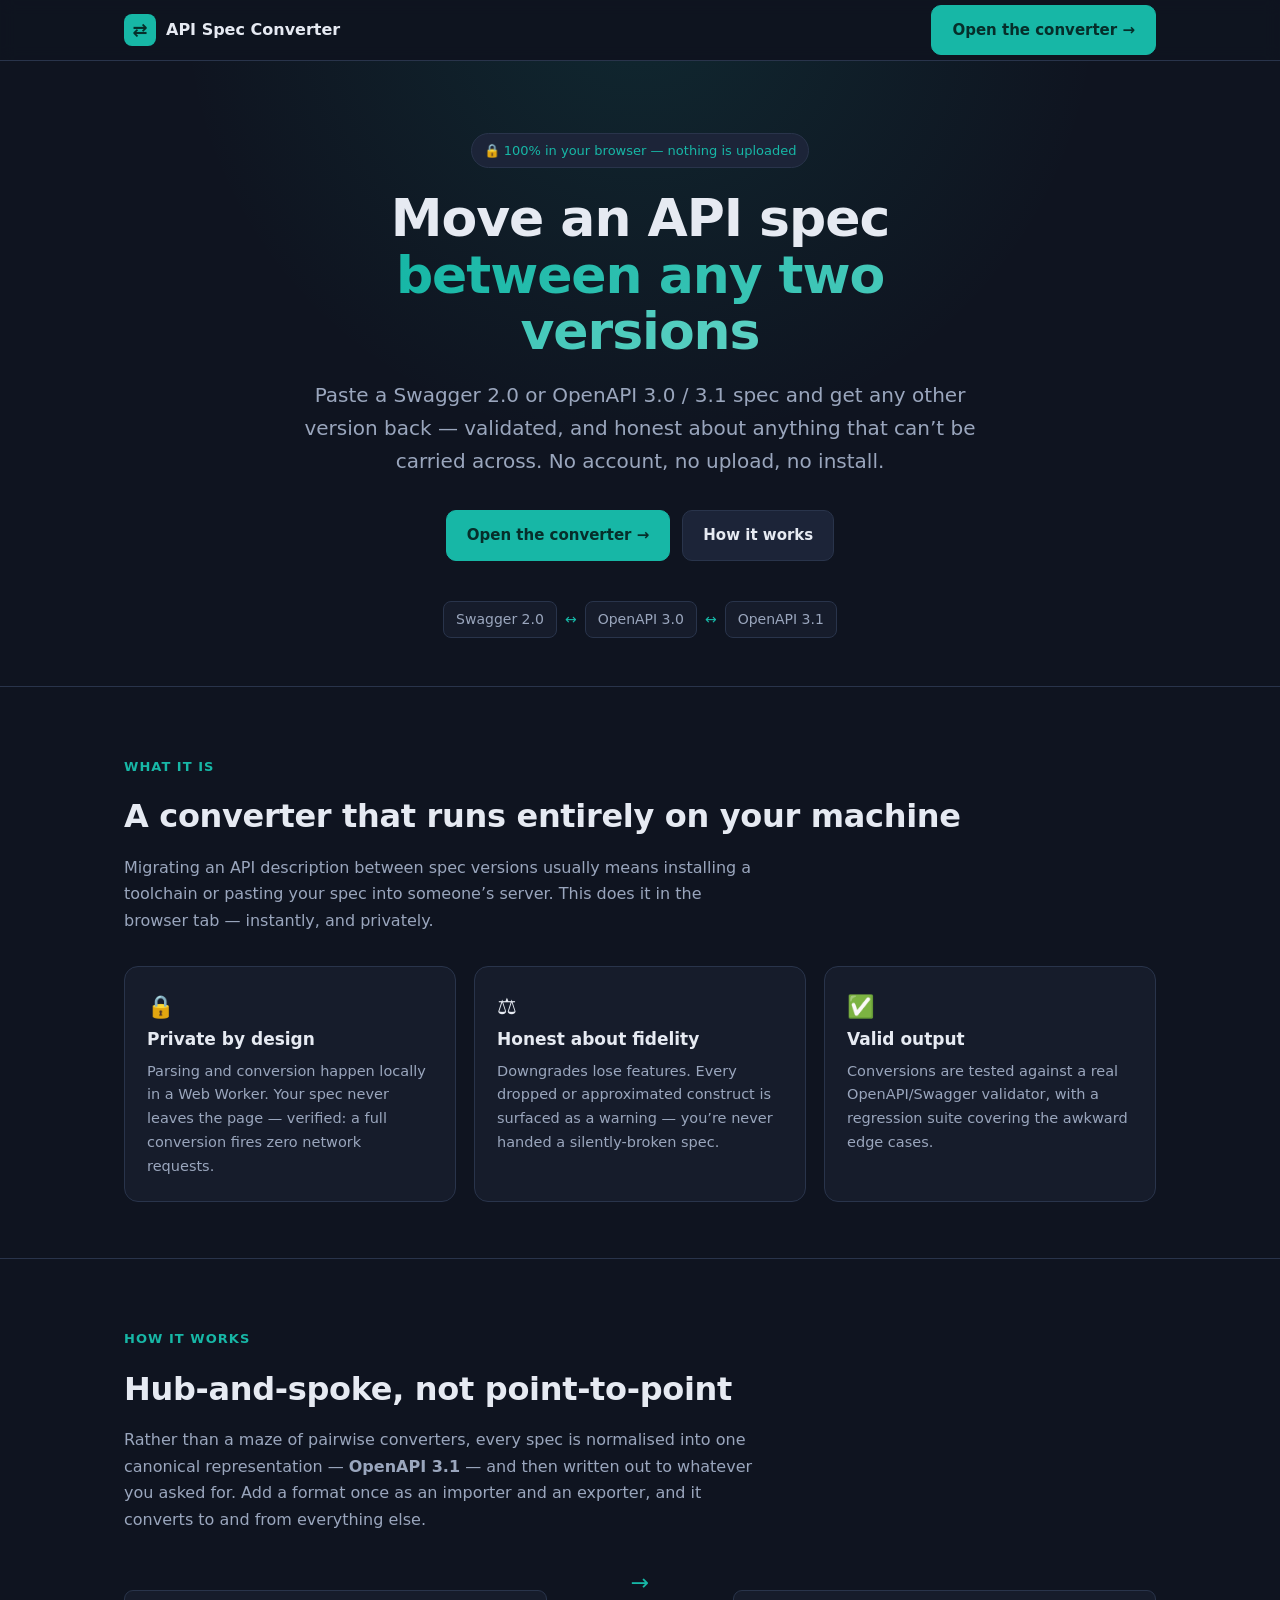
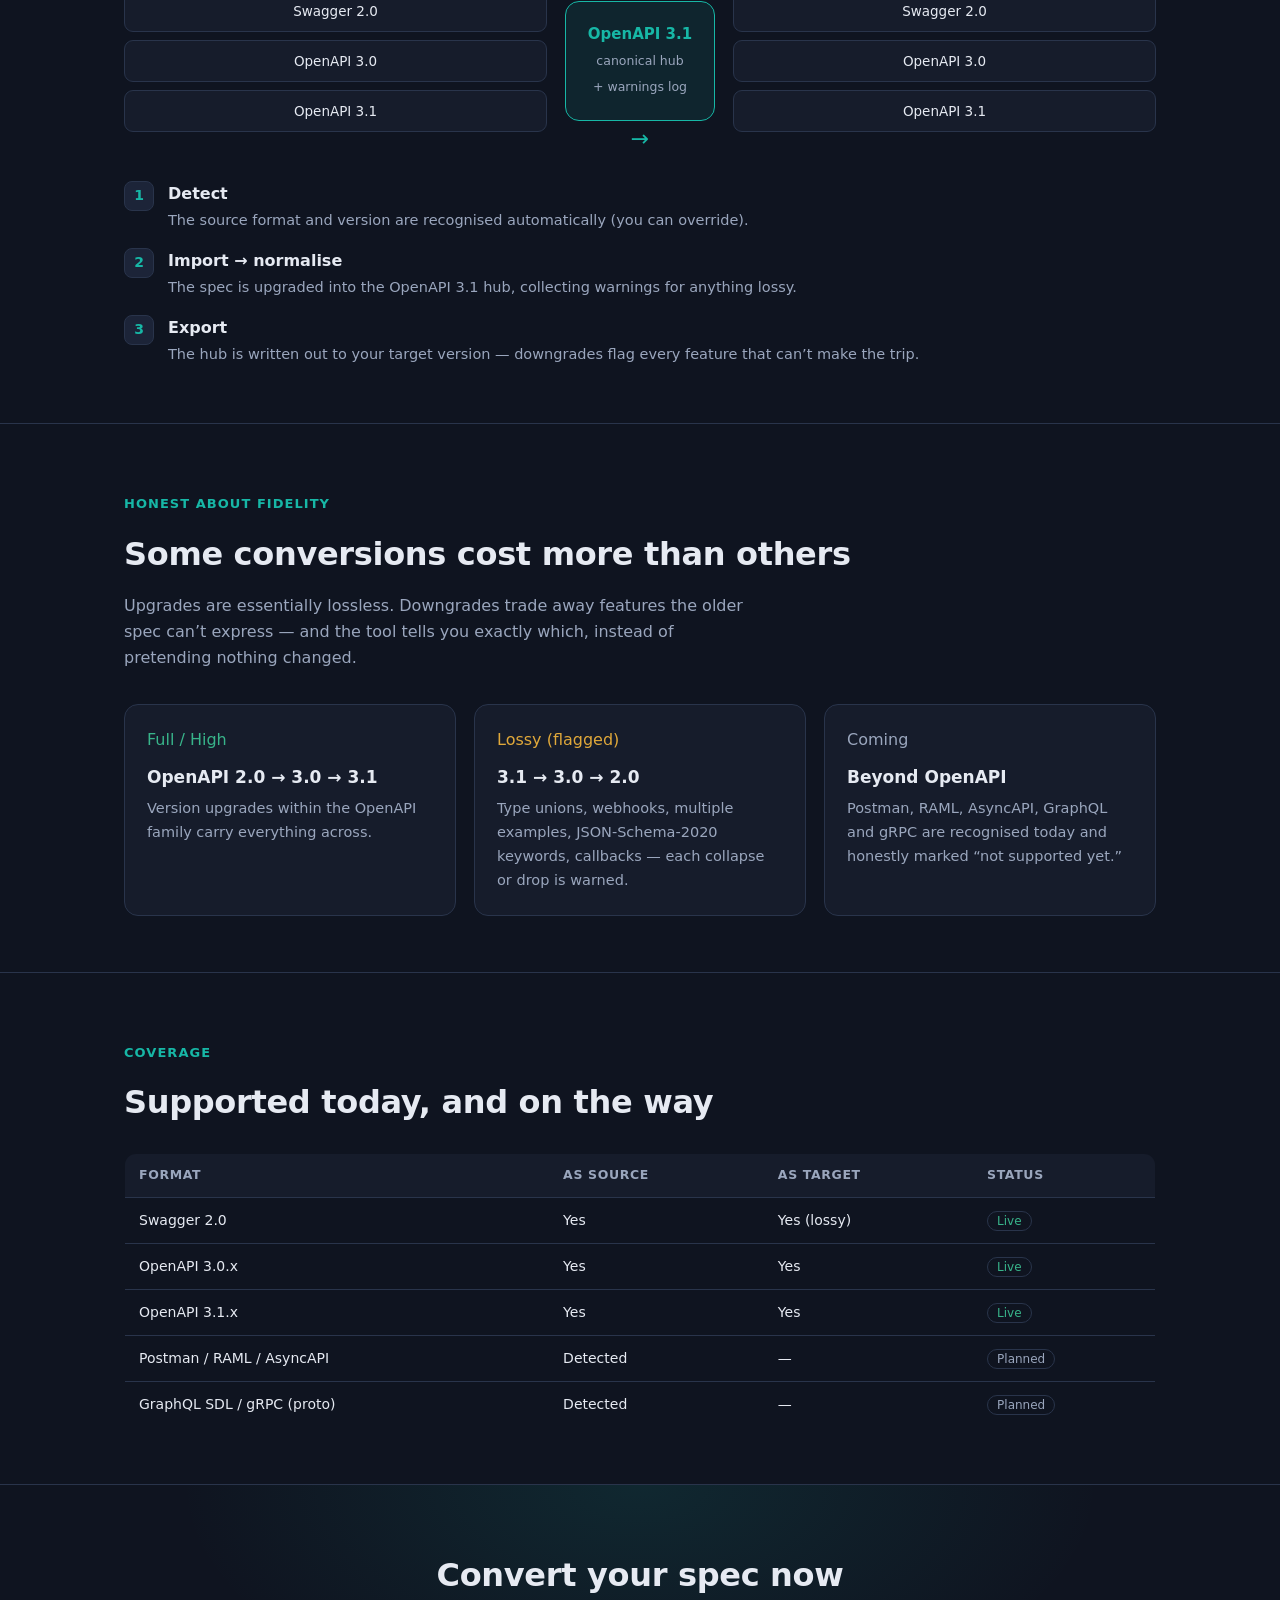
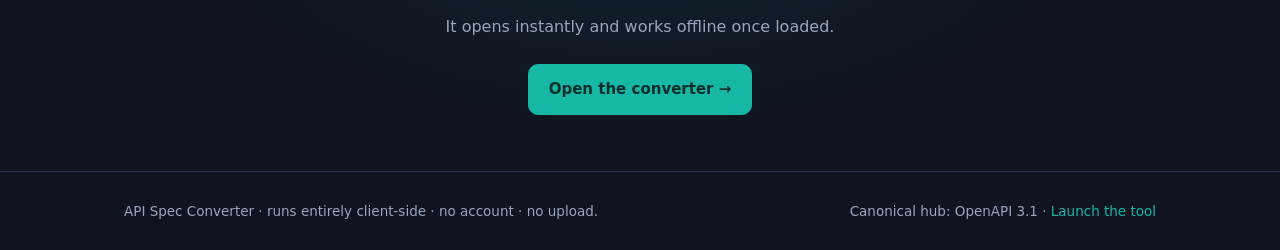
==== index.html @ 48d463f1 "site: docs at root + converter app at /app" ====
<!doctype html>
<html lang="en">
<head>
<meta charset="utf-8" />
<meta name="viewport" content="width=device-width, initial-scale=1" />
<title>API Spec Converter — convert any OpenAPI/Swagger version to any other, in your browser</title>
<meta name="description" content="A free, 100%-client-side converter between Swagger 2.0 and OpenAPI 3.0 / 3.1. Nothing is uploaded; every lossy conversion is flagged honestly." />
<meta property="og:title" content="API Spec Converter" />
<meta property="og:description" content="Convert Swagger 2.0 ↔ OpenAPI 3.0 ↔ 3.1 entirely in your browser. Private, honest about fidelity, no account." />
<meta property="og:type" content="website" />
<style>
  :root{
    --bg:#0f1420; --panel:#161c2b; --panel2:#1c2438; --ink:#e6eaf2; --muted:#9aa6bd;
    --line:#29344b; --accent:#17b7a6; --accent-ink:#062e2a; --lossy:#e0a83a; --error:#e5615e;
    --full:#38b48a; --maxw:1080px;
  }
  *{box-sizing:border-box}
  html{scroll-behavior:smooth}
  body{margin:0;background:var(--bg);color:var(--ink);
    font:16px/1.65 system-ui,-apple-system,"Segoe UI",Roboto,Helvetica,Arial,sans-serif;
    -webkit-font-smoothing:antialiased}
  a{color:var(--accent);text-decoration:none}
  a:hover{text-decoration:underline}
  .wrap{max-width:var(--maxw);margin:0 auto;padding:0 24px}
  .btn{display:inline-flex;align-items:center;gap:8px;border-radius:10px;padding:12px 20px;
    font-weight:600;font-size:15px;border:1px solid var(--line);cursor:pointer;transition:.15s}
  .btn.primary{background:var(--accent);color:var(--accent-ink);border-color:var(--accent)}
  .btn.primary:hover{filter:brightness(1.08);text-decoration:none}
  .btn.ghost{background:var(--panel2);color:var(--ink)}
  .btn.ghost:hover{border-color:var(--accent);text-decoration:none}

  /* nav */
  nav{position:sticky;top:0;z-index:10;background:rgba(15,20,32,.85);backdrop-filter:blur(8px);
    border-bottom:1px solid var(--line)}
  nav .wrap{display:flex;align-items:center;justify-content:space-between;height:60px}
  .brand{display:flex;align-items:center;gap:10px;font-weight:700}
  .brand .mark{width:32px;height:32px;display:grid;place-items:center;background:var(--accent);
    color:var(--accent-ink);border-radius:8px;font-size:18px}

  /* hero */
  header.hero{padding:72px 0 48px;text-align:center;
    background:radial-gradient(60% 120% at 50% -10%,rgba(23,183,166,.12),transparent 60%)}
  .chip{display:inline-flex;align-items:center;gap:7px;font-size:13px;color:var(--accent);
    border:1px solid var(--line);background:var(--panel2);padding:6px 12px;border-radius:999px}
  h1{font-size:clamp(30px,5vw,52px);line-height:1.08;letter-spacing:-.02em;margin:22px 0 0;
    max-width:16ch;margin-left:auto;margin-right:auto}
  h1 .grad{background:linear-gradient(90deg,var(--accent),#5ad0c2);-webkit-background-clip:text;
    background-clip:text;color:transparent}
  .sub{color:var(--muted);font-size:clamp(16px,2.4vw,20px);max-width:56ch;margin:20px auto 0}
  .cta{display:flex;gap:12px;justify-content:center;flex-wrap:wrap;margin-top:32px}
  .versions{display:flex;gap:8px;justify-content:center;flex-wrap:wrap;margin-top:40px;color:var(--muted);font-size:14px}
  .pill{border:1px solid var(--line);border-radius:8px;padding:6px 12px;background:var(--panel)}
  .arrow{align-self:center;color:var(--accent)}

  section{padding:56px 0;border-top:1px solid var(--line)}
  .eyebrow{color:var(--accent);font-weight:600;font-size:13px;letter-spacing:.08em;text-transform:uppercase}
  h2{font-size:clamp(24px,3.4vw,32px);letter-spacing:-.01em;margin:8px 0 0}
  .lead{color:var(--muted);max-width:62ch;margin-top:12px}

  .grid{display:grid;gap:18px;margin-top:32px}
  .g3{grid-template-columns:repeat(3,1fr)}
  .g2{grid-template-columns:repeat(2,1fr)}
  .card{background:var(--panel);border:1px solid var(--line);border-radius:14px;padding:22px}
  .card h3{margin:0 0 6px;font-size:17px}
  .card p{margin:0;color:var(--muted);font-size:14.5px}
  .card .ic{font-size:22px}

  /* hub diagram */
  .hub{display:grid;grid-template-columns:1fr auto 1fr;gap:18px;align-items:center;margin-top:32px}
  .col{display:flex;flex-direction:column;gap:8px}
  .node{border:1px solid var(--line);background:var(--panel);border-radius:9px;padding:9px 12px;
    font-size:13.5px;text-align:center}
  .hubcore{border:1px solid var(--accent);background:rgba(23,183,166,.1);color:var(--ink);
    border-radius:14px;padding:20px 16px;text-align:center;min-width:150px}
  .hubcore b{color:var(--accent);display:block;font-size:15px}
  .hubcore span{color:var(--muted);font-size:12.5px}

  table{width:100%;border-collapse:collapse;margin-top:24px;font-size:14px;overflow:hidden;
    border:1px solid var(--line);border-radius:12px}
  th,td{padding:11px 14px;text-align:left;border-bottom:1px solid var(--line)}
  th{background:var(--panel);color:var(--muted);font-weight:600;font-size:12.5px;
    text-transform:uppercase;letter-spacing:.05em}
  td .tag{font-size:12px;padding:2px 9px;border-radius:999px;border:1px solid var(--line)}
  .t-full{color:var(--full);border-color:var(--full)} .t-lossy{color:var(--lossy);border-color:var(--lossy)}
  .t-soon{color:var(--muted)}
  .scroll{overflow-x:auto}

  .steps{counter-reset:s;margin-top:24px;display:grid;gap:14px}
  .step{display:flex;gap:14px;align-items:flex-start}
  .step .n{counter-increment:s;flex:none;width:30px;height:30px;border-radius:8px;background:var(--panel2);
    border:1px solid var(--line);display:grid;place-items:center;color:var(--accent);font-weight:700;font-size:14px}
  .step .n::before{content:counter(s)}
  .step b{display:block} .step span{color:var(--muted);font-size:14.5px}

  .final{text-align:center;background:radial-gradient(60% 140% at 50% 0%,rgba(23,183,166,.12),transparent 60%)}
  footer{border-top:1px solid var(--line);padding:28px 0;color:var(--muted);font-size:13.5px}
  footer .wrap{display:flex;justify-content:space-between;gap:16px;flex-wrap:wrap}

  @media(max-width:760px){
    .g3,.g2{grid-template-columns:1fr}
    .hub{grid-template-columns:1fr;gap:12px}
    .arrow{transform:rotate(90deg)}
  }
</style>
</head>
<body>
<nav><div class="wrap">
  <span class="brand"><span class="mark">⇄</span> API Spec Converter</span>
  <a class="btn primary" href="./app/">Open the converter →</a>
</div></nav>

<header class="hero"><div class="wrap">
  <span class="chip">🔒 100% in your browser — nothing is uploaded</span>
  <h1>Move an API spec <span class="grad">between any two versions</span></h1>
  <p class="sub">Paste a Swagger 2.0 or OpenAPI 3.0 / 3.1 spec and get any other version back — validated, and honest about anything that can’t be carried across. No account, no upload, no install.</p>
  <div class="cta">
    <a class="btn primary" href="./app/">Open the converter →</a>
    <a class="btn ghost" href="#how">How it works</a>
  </div>
  <div class="versions">
    <span class="pill">Swagger 2.0</span><span class="arrow">↔</span>
    <span class="pill">OpenAPI 3.0</span><span class="arrow">↔</span>
    <span class="pill">OpenAPI 3.1</span>
  </div>
</div></header>

<section id="what"><div class="wrap">
  <p class="eyebrow">What it is</p>
  <h2>A converter that runs entirely on your machine</h2>
  <p class="lead">Migrating an API description between spec versions usually means installing a toolchain or pasting your spec into someone’s server. This does it in the browser tab — instantly, and privately.</p>
  <div class="grid g3">
    <div class="card"><div class="ic">🔒</div><h3>Private by design</h3><p>Parsing and conversion happen locally in a Web Worker. Your spec never leaves the page — verified: a full conversion fires zero network requests.</p></div>
    <div class="card"><div class="ic">⚖️</div><h3>Honest about fidelity</h3><p>Downgrades lose features. Every dropped or approximated construct is surfaced as a warning — you’re never handed a silently-broken spec.</p></div>
    <div class="card"><div class="ic">✅</div><h3>Valid output</h3><p>Conversions are tested against a real OpenAPI/Swagger validator, with a regression suite covering the awkward edge cases.</p></div>
  </div>
</div></section>

<section id="how"><div class="wrap">
  <p class="eyebrow">How it works</p>
  <h2>Hub-and-spoke, not point-to-point</h2>
  <p class="lead">Rather than a maze of pairwise converters, every spec is normalised into one canonical representation — <b>OpenAPI 3.1</b> — and then written out to whatever you asked for. Add a format once as an importer and an exporter, and it converts to and from everything else.</p>
  <div class="hub">
    <div class="col">
      <div class="node">Swagger 2.0</div>
      <div class="node">OpenAPI 3.0</div>
      <div class="node">OpenAPI 3.1</div>
    </div>
    <div style="text-align:center">
      <div class="arrow" style="font-size:22px">→</div>
      <div class="hubcore"><b>OpenAPI 3.1</b><span>canonical hub<br/>+ warnings log</span></div>
      <div class="arrow" style="font-size:22px">→</div>
    </div>
    <div class="col">
      <div class="node">Swagger 2.0</div>
      <div class="node">OpenAPI 3.0</div>
      <div class="node">OpenAPI 3.1</div>
    </div>
  </div>
  <div class="steps">
    <div class="step"><div class="n"></div><div><b>Detect</b><span>The source format and version are recognised automatically (you can override).</span></div></div>
    <div class="step"><div class="n"></div><div><b>Import → normalise</b><span>The spec is upgraded into the OpenAPI 3.1 hub, collecting warnings for anything lossy.</span></div></div>
    <div class="step"><div class="n"></div><div><b>Export</b><span>The hub is written out to your target version — downgrades flag every feature that can’t make the trip.</span></div></div>
  </div>
</div></section>

<section id="fidelity"><div class="wrap">
  <p class="eyebrow">Honest about fidelity</p>
  <h2>Some conversions cost more than others</h2>
  <p class="lead">Upgrades are essentially lossless. Downgrades trade away features the older spec can’t express — and the tool tells you exactly which, instead of pretending nothing changed.</p>
  <div class="grid g3">
    <div class="card"><span class="tag t-full">Full / High</span><h3 style="margin-top:10px">OpenAPI 2.0 → 3.0 → 3.1</h3><p>Version upgrades within the OpenAPI family carry everything across.</p></div>
    <div class="card"><span class="tag t-lossy">Lossy (flagged)</span><h3 style="margin-top:10px">3.1 → 3.0 → 2.0</h3><p>Type unions, webhooks, multiple examples, JSON-Schema-2020 keywords, callbacks — each collapse or drop is warned.</p></div>
    <div class="card"><span class="tag t-soon">Coming</span><h3 style="margin-top:10px">Beyond OpenAPI</h3><p>Postman, RAML, AsyncAPI, GraphQL and gRPC are recognised today and honestly marked “not supported yet.”</p></div>
  </div>
</div></section>

<section id="formats"><div class="wrap">
  <p class="eyebrow">Coverage</p>
  <h2>Supported today, and on the way</h2>
  <div class="scroll"><table>
    <thead><tr><th>Format</th><th>As source</th><th>As target</th><th>Status</th></tr></thead>
    <tbody>
      <tr><td>Swagger 2.0</td><td>Yes</td><td>Yes (lossy)</td><td><span class="tag t-full">Live</span></td></tr>
      <tr><td>OpenAPI 3.0.x</td><td>Yes</td><td>Yes</td><td><span class="tag t-full">Live</span></td></tr>
      <tr><td>OpenAPI 3.1.x</td><td>Yes</td><td>Yes</td><td><span class="tag t-full">Live</span></td></tr>
      <tr><td>Postman / RAML / AsyncAPI</td><td>Detected</td><td>—</td><td><span class="tag t-soon">Planned</span></td></tr>
      <tr><td>GraphQL SDL / gRPC (proto)</td><td>Detected</td><td>—</td><td><span class="tag t-soon">Planned</span></td></tr>
    </tbody>
  </table></div>
</div></section>

<section class="final"><div class="wrap">
  <h2>Convert your spec now</h2>
  <p class="lead" style="margin:12px auto 0">It opens instantly and works offline once loaded.</p>
  <div class="cta" style="margin-top:24px"><a class="btn primary" href="./app/">Open the converter →</a></div>
</div></section>

<footer><div class="wrap">
  <span>API Spec Converter · runs entirely client-side · no account · no upload.</span>
  <span>Canonical hub: OpenAPI 3.1 · <a href="./app/">Launch the tool</a></span>
</div></footer>
</body>
</html>
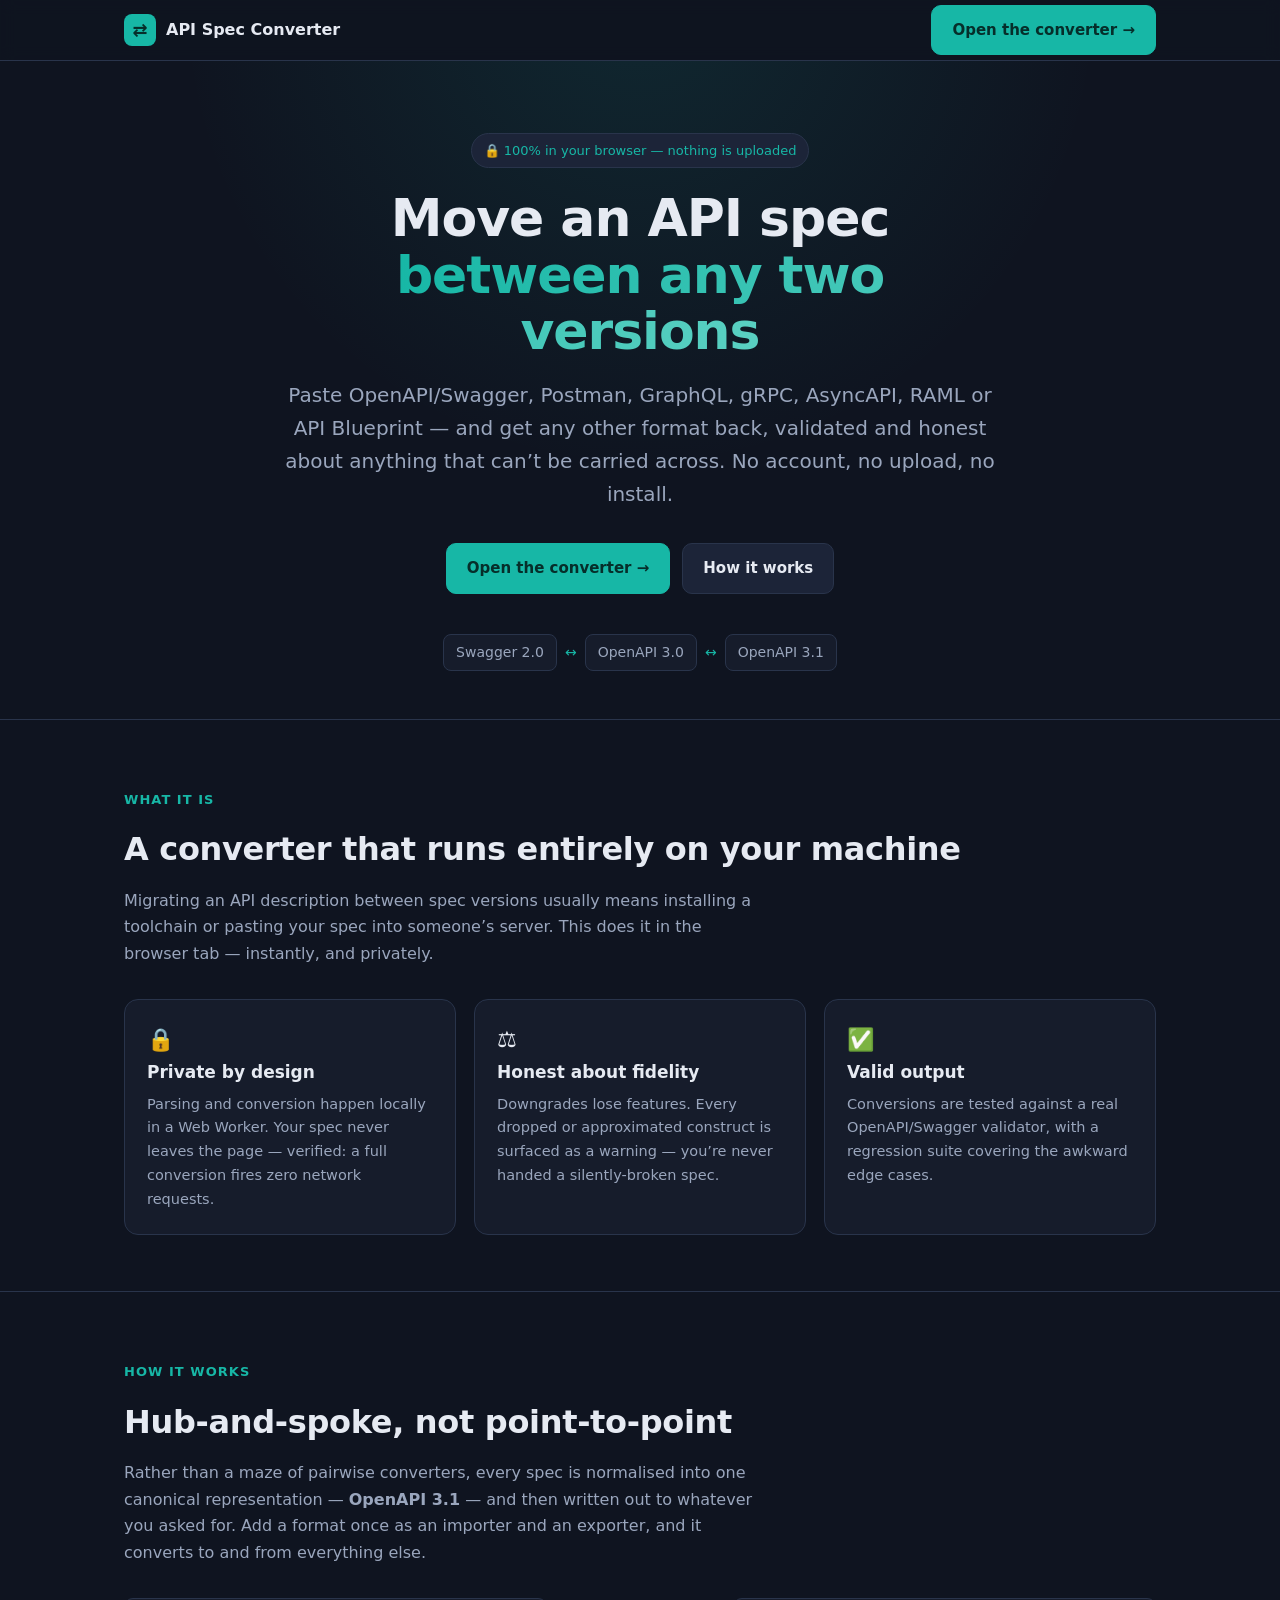
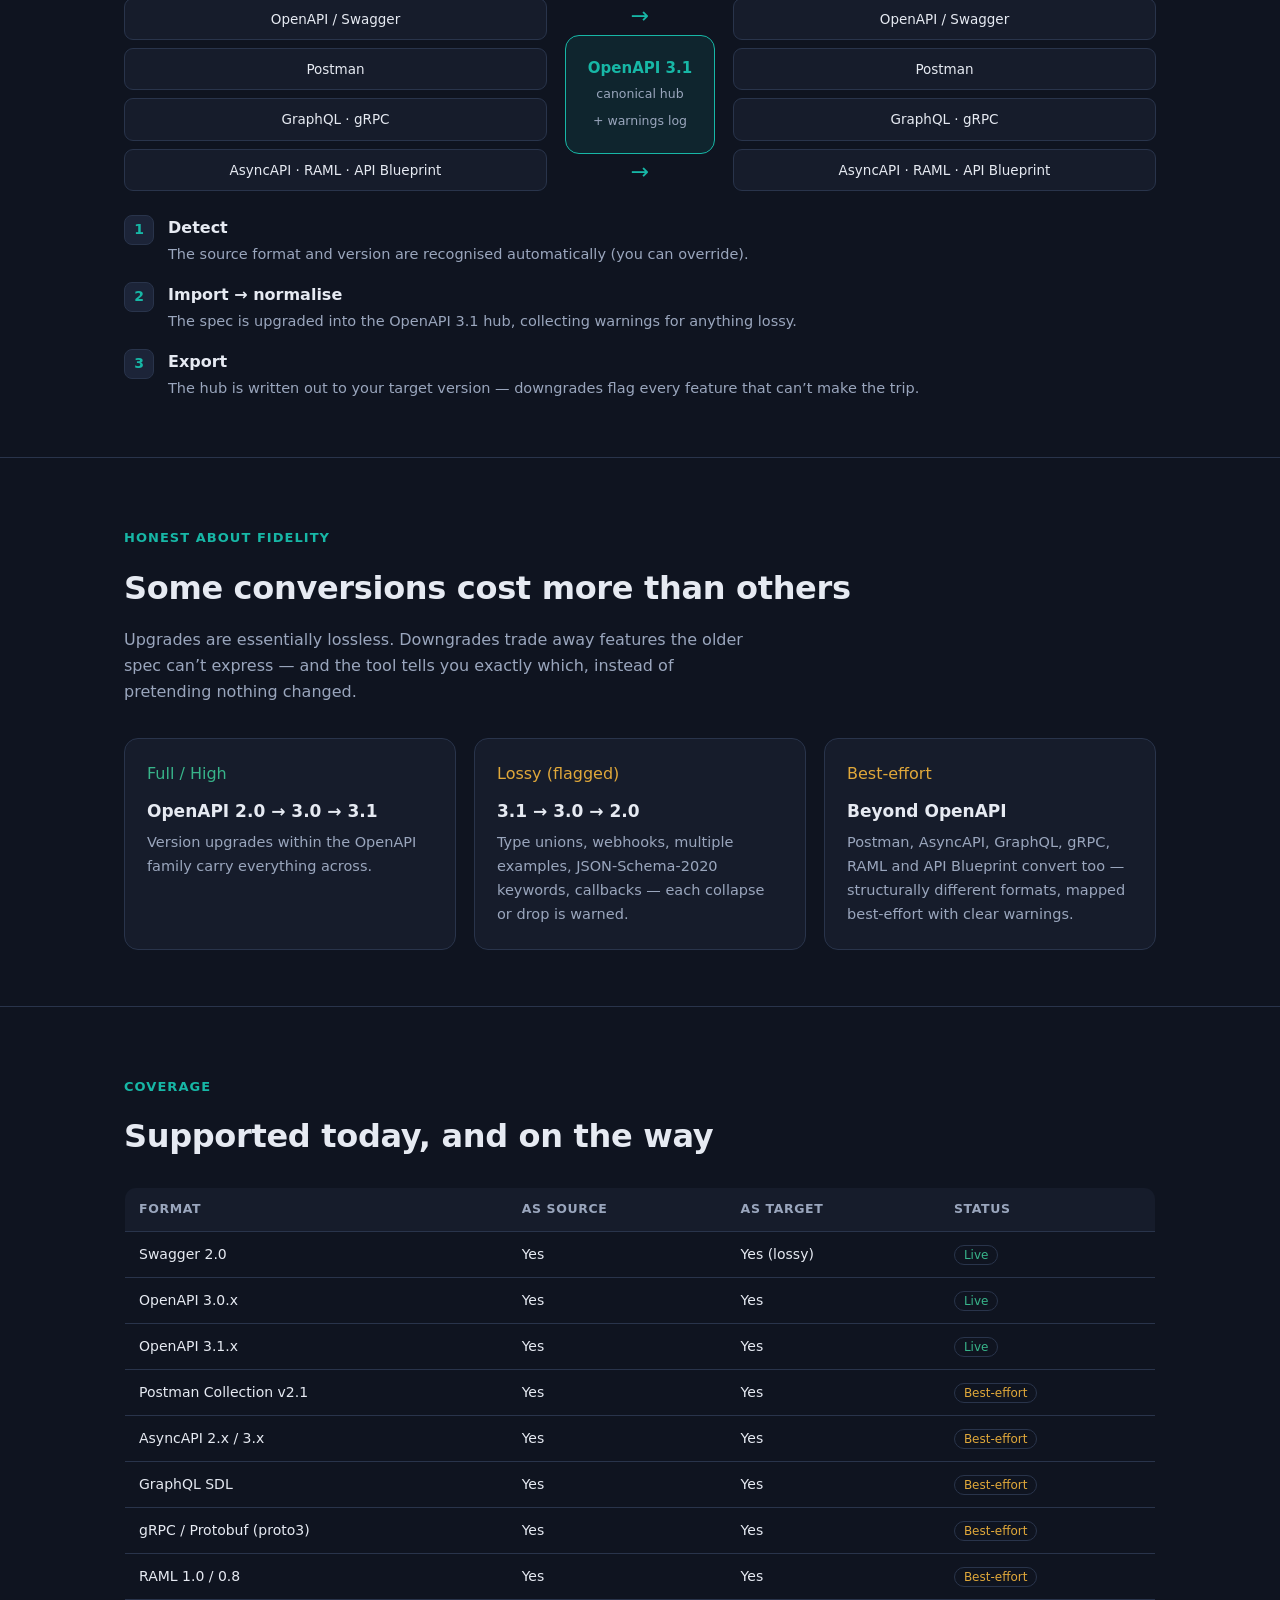
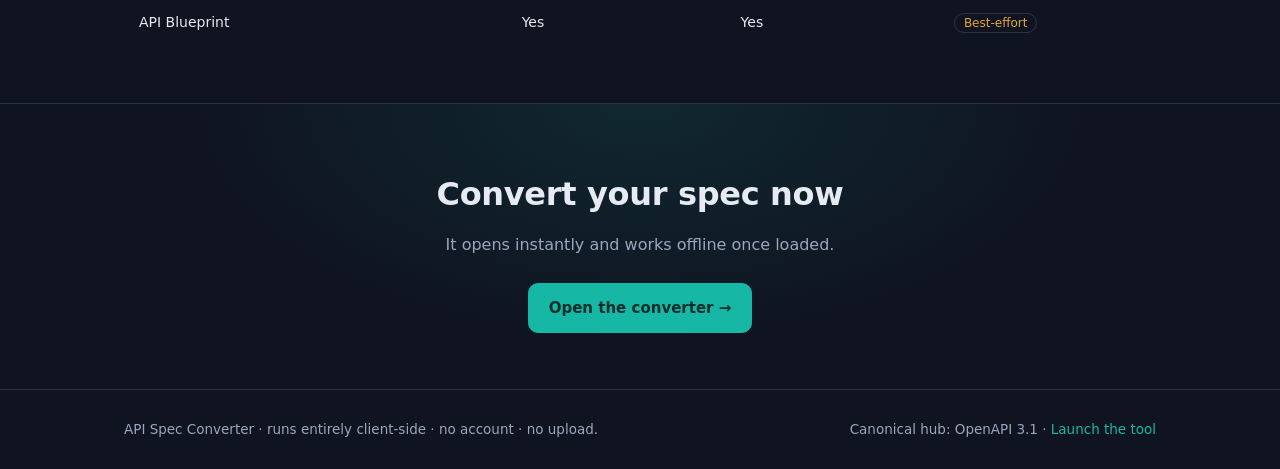
==== commit 55bd4322: "docs: 9bac7b063e05eef8d5382c6f11e7556e74506580 9bac7b063e05eef8d5382c6f11e7556e74506580" ====
--- a/index.html
+++ b/index.html
@@ -112,7 +112,7 @@
 <header class="hero"><div class="wrap">
   <span class="chip">🔒 100% in your browser — nothing is uploaded</span>
   <h1>Move an API spec <span class="grad">between any two versions</span></h1>
-  <p class="sub">Paste a Swagger 2.0 or OpenAPI 3.0 / 3.1 spec and get any other version back — validated, and honest about anything that can’t be carried across. No account, no upload, no install.</p>
+  <p class="sub">Paste OpenAPI/Swagger, Postman, GraphQL, gRPC, AsyncAPI, RAML or API Blueprint — and get any other format back, validated and honest about anything that can’t be carried across. No account, no upload, no install.</p>
   <div class="cta">
     <a class="btn primary" href="./app/">Open the converter →</a>
     <a class="btn ghost" href="#how">How it works</a>
@@ -141,9 +141,10 @@
   <p class="lead">Rather than a maze of pairwise converters, every spec is normalised into one canonical representation — <b>OpenAPI 3.1</b> — and then written out to whatever you asked for. Add a format once as an importer and an exporter, and it converts to and from everything else.</p>
   <div class="hub">
     <div class="col">
-      <div class="node">Swagger 2.0</div>
-      <div class="node">OpenAPI 3.0</div>
-      <div class="node">OpenAPI 3.1</div>
+      <div class="node">OpenAPI / Swagger</div>
+      <div class="node">Postman</div>
+      <div class="node">GraphQL · gRPC</div>
+      <div class="node">AsyncAPI · RAML · API Blueprint</div>
     </div>
     <div style="text-align:center">
       <div class="arrow" style="font-size:22px">→</div>
@@ -151,9 +152,10 @@
       <div class="arrow" style="font-size:22px">→</div>
     </div>
     <div class="col">
-      <div class="node">Swagger 2.0</div>
-      <div class="node">OpenAPI 3.0</div>
-      <div class="node">OpenAPI 3.1</div>
+      <div class="node">OpenAPI / Swagger</div>
+      <div class="node">Postman</div>
+      <div class="node">GraphQL · gRPC</div>
+      <div class="node">AsyncAPI · RAML · API Blueprint</div>
     </div>
   </div>
   <div class="steps">
@@ -170,7 +172,7 @@
   <div class="grid g3">
     <div class="card"><span class="tag t-full">Full / High</span><h3 style="margin-top:10px">OpenAPI 2.0 → 3.0 → 3.1</h3><p>Version upgrades within the OpenAPI family carry everything across.</p></div>
     <div class="card"><span class="tag t-lossy">Lossy (flagged)</span><h3 style="margin-top:10px">3.1 → 3.0 → 2.0</h3><p>Type unions, webhooks, multiple examples, JSON-Schema-2020 keywords, callbacks — each collapse or drop is warned.</p></div>
-    <div class="card"><span class="tag t-soon">Coming</span><h3 style="margin-top:10px">Beyond OpenAPI</h3><p>Postman, RAML, AsyncAPI, GraphQL and gRPC are recognised today and honestly marked “not supported yet.”</p></div>
+    <div class="card"><span class="tag t-lossy">Best-effort</span><h3 style="margin-top:10px">Beyond OpenAPI</h3><p>Postman, AsyncAPI, GraphQL, gRPC, RAML and API Blueprint convert too — structurally different formats, mapped best-effort with clear warnings.</p></div>
   </div>
 </div></section>
 
@@ -183,8 +185,12 @@
       <tr><td>Swagger 2.0</td><td>Yes</td><td>Yes (lossy)</td><td><span class="tag t-full">Live</span></td></tr>
       <tr><td>OpenAPI 3.0.x</td><td>Yes</td><td>Yes</td><td><span class="tag t-full">Live</span></td></tr>
       <tr><td>OpenAPI 3.1.x</td><td>Yes</td><td>Yes</td><td><span class="tag t-full">Live</span></td></tr>
-      <tr><td>Postman / RAML / AsyncAPI</td><td>Detected</td><td>—</td><td><span class="tag t-soon">Planned</span></td></tr>
-      <tr><td>GraphQL SDL / gRPC (proto)</td><td>Detected</td><td>—</td><td><span class="tag t-soon">Planned</span></td></tr>
+      <tr><td>Postman Collection v2.1</td><td>Yes</td><td>Yes</td><td><span class="tag t-lossy">Best-effort</span></td></tr>
+      <tr><td>AsyncAPI 2.x / 3.x</td><td>Yes</td><td>Yes</td><td><span class="tag t-lossy">Best-effort</span></td></tr>
+      <tr><td>GraphQL SDL</td><td>Yes</td><td>Yes</td><td><span class="tag t-lossy">Best-effort</span></td></tr>
+      <tr><td>gRPC / Protobuf (proto3)</td><td>Yes</td><td>Yes</td><td><span class="tag t-lossy">Best-effort</span></td></tr>
+      <tr><td>RAML 1.0 / 0.8</td><td>Yes</td><td>Yes</td><td><span class="tag t-lossy">Best-effort</span></td></tr>
+      <tr><td>API Blueprint</td><td>Yes</td><td>Yes</td><td><span class="tag t-lossy">Best-effort</span></td></tr>
     </tbody>
   </table></div>
 </div></section>
